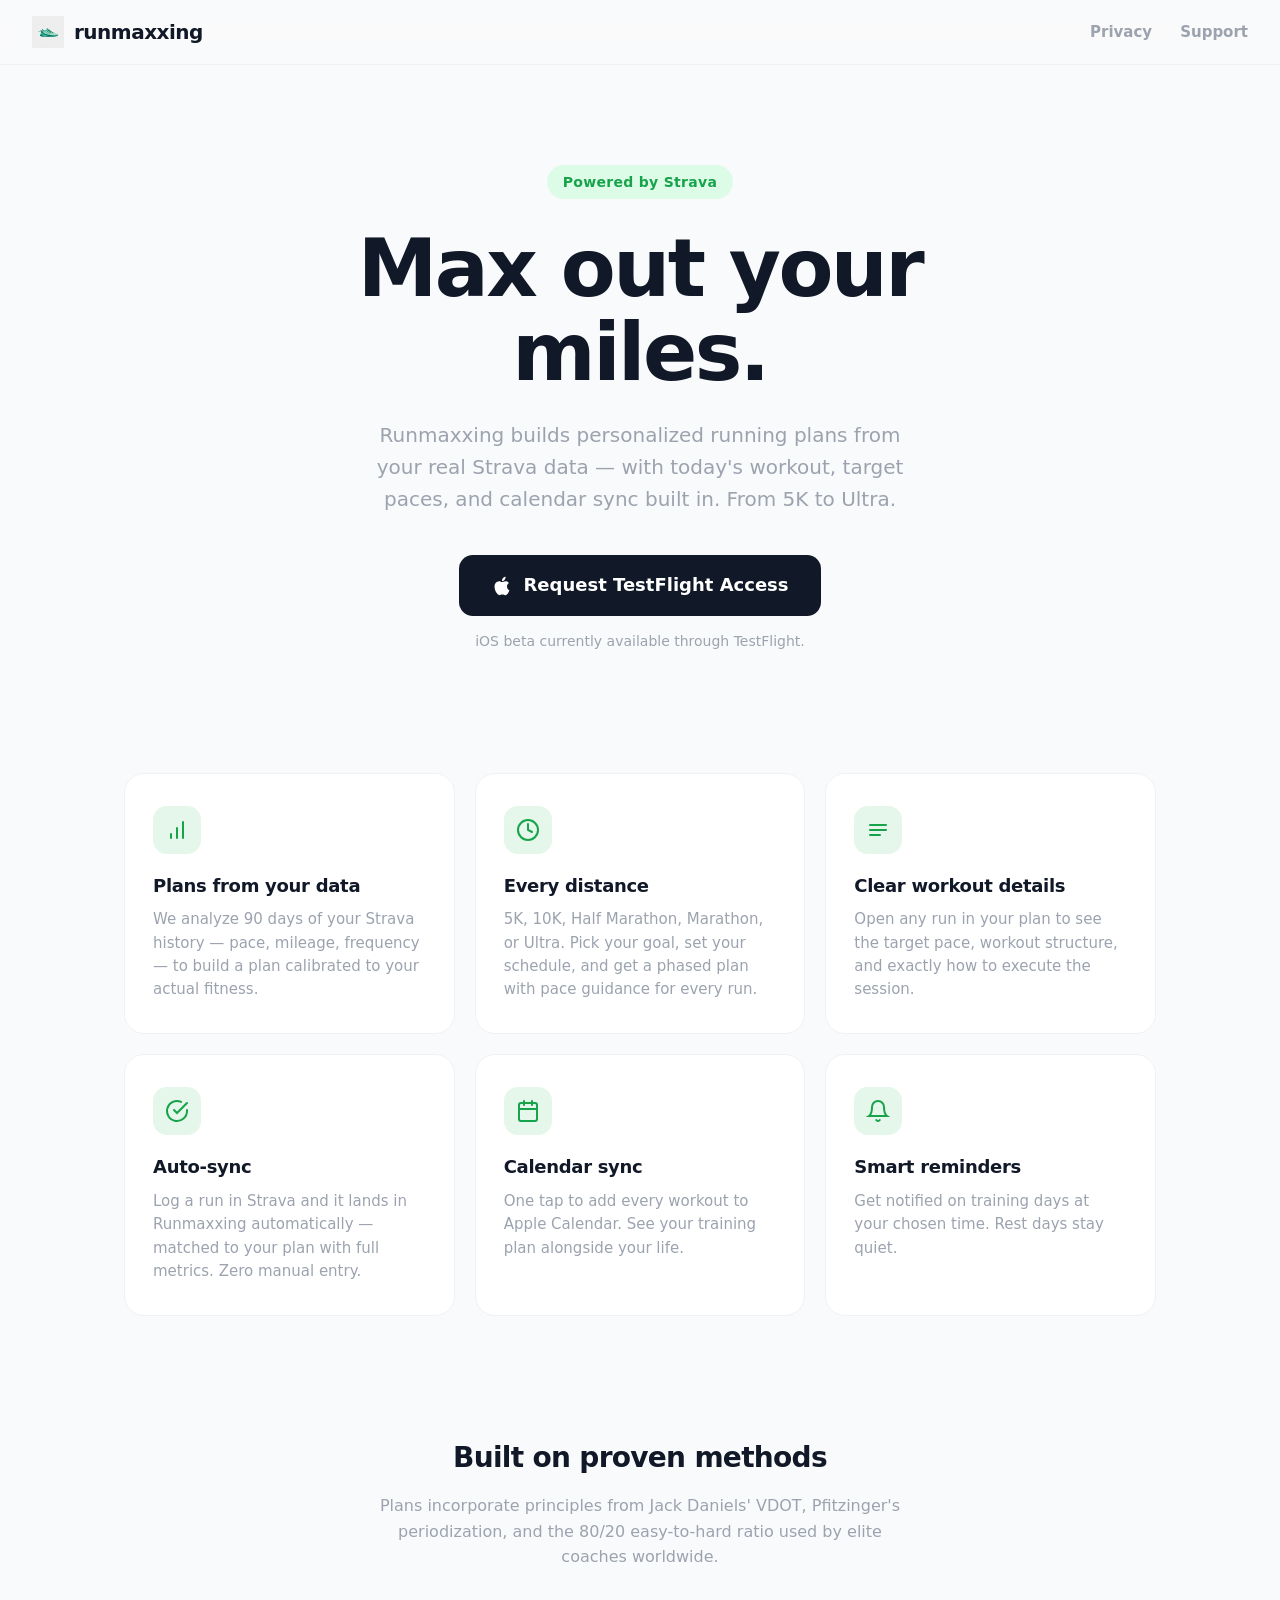
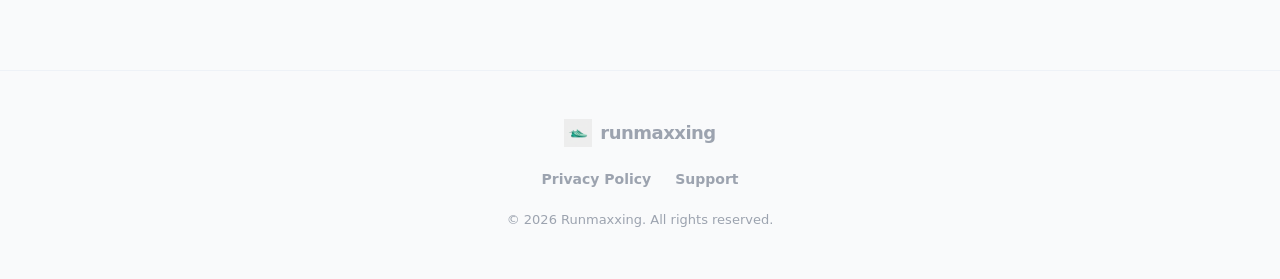
==== index.html @ 2c55d151 "Initial website: landing page, privacy policy, support" ====
<!DOCTYPE html>
<html lang="en">
<head>
  <meta charset="utf-8">
  <meta name="viewport" content="width=device-width, initial-scale=1">
  <title>Runmaxxing - Personalized Running Plans from Your Strava Data</title>
  <meta name="description" content="Runmaxxing builds personalized running plans from your Strava data, with today's workout, target paces, and calendar sync built in. From 5K to Ultra.">
  <meta property="og:title" content="Runmaxxing - Personalized Running Plans from Your Strava Data">
  <meta property="og:description" content="Train smarter with running plans built from your real Strava data.">
  <meta property="og:type" content="website">
  <meta property="og:url" content="https://runmaxxing.xyz">
  <link rel="icon" type="image/png" href="logo.png">
  <link rel="stylesheet" href="style.css">
</head>
<body>
  <nav class="nav">
    <a href="/" class="nav-brand">
      <img class="nav-logo" src="logo.png" alt="Runmaxxing">
      <span>runmaxxing</span>
    </a>
    <div class="nav-links">
      <a href="/privacy.html">Privacy</a>
      <a href="/support.html">Support</a>
    </div>
  </nav>

  <main>
    <section class="hero">
      <div class="hero-badge">Powered by Strava</div>
      <h1>Max out your miles.</h1>
      <p class="hero-sub">
        Runmaxxing builds personalized running plans from your real Strava data &mdash;
        with today's workout, target paces, and calendar sync built in. From 5K to Ultra.
      </p>
      <a href="mailto:support@runmaxxing.xyz?subject=Runmaxxing%20TestFlight%20Access" class="cta-btn" id="app-store-btn">
        <svg class="apple-icon" viewBox="0 0 24 24" fill="currentColor"><path d="M18.71 19.5c-.83 1.24-1.71 2.45-3.05 2.47-1.34.03-1.77-.79-3.29-.79-1.53 0-2 .77-3.27.82-1.31.05-2.3-1.32-3.14-2.53C4.25 17 2.94 12.45 4.7 9.39c.87-1.52 2.43-2.48 4.12-2.51 1.28-.02 2.5.87 3.29.87.78 0 2.26-1.07 3.8-.91.65.03 2.47.26 3.64 1.98-.09.06-2.17 1.28-2.15 3.81.03 3.02 2.65 4.03 2.68 4.04-.03.07-.42 1.44-1.38 2.83M13 3.5c.73-.83 1.94-1.46 2.94-1.5.13 1.17-.34 2.35-1.04 3.19-.69.85-1.83 1.51-2.95 1.42-.15-1.15.41-2.35 1.05-3.11z"/></svg>
        Request TestFlight Access
      </a>
      <p class="cta-note">iOS beta currently available through TestFlight.</p>
    </section>

    <section class="features">
      <div class="features-grid">
        <div class="feature-card">
          <div class="feature-icon">
            <svg viewBox="0 0 24 24" fill="none" stroke="#16a34a" stroke-width="2" stroke-linecap="round"><path d="M12 20V10M18 20V4M6 20v-4"/></svg>
          </div>
          <h3>Plans from your data</h3>
          <p>We analyze 90 days of your Strava history &mdash; pace, mileage, frequency &mdash; to build a plan calibrated to your actual fitness.</p>
        </div>
        <div class="feature-card">
          <div class="feature-icon">
            <svg viewBox="0 0 24 24" fill="none" stroke="#16a34a" stroke-width="2" stroke-linecap="round"><circle cx="12" cy="12" r="10"/><path d="M12 6v6l4 2"/></svg>
          </div>
          <h3>Every distance</h3>
          <p>5K, 10K, Half Marathon, Marathon, or Ultra. Pick your goal, set your schedule, and get a phased plan with pace guidance for every run.</p>
        </div>
        <div class="feature-card">
          <div class="feature-icon">
            <svg viewBox="0 0 24 24" fill="none" stroke="#16a34a" stroke-width="2" stroke-linecap="round"><path d="M4 7h16M4 12h16M4 17h10"/></svg>
          </div>
          <h3>Clear workout details</h3>
          <p>Open any run in your plan to see the target pace, workout structure, and exactly how to execute the session.</p>
        </div>
        <div class="feature-card">
          <div class="feature-icon">
            <svg viewBox="0 0 24 24" fill="none" stroke="#16a34a" stroke-width="2" stroke-linecap="round"><path d="M22 11.08V12a10 10 0 11-5.93-9.14"/><polyline points="22 4 12 14.01 9 11.01"/></svg>
          </div>
          <h3>Auto-sync</h3>
          <p>Log a run in Strava and it lands in Runmaxxing automatically &mdash; matched to your plan with full metrics. Zero manual entry.</p>
        </div>
        <div class="feature-card">
          <div class="feature-icon">
            <svg viewBox="0 0 24 24" fill="none" stroke="#16a34a" stroke-width="2" stroke-linecap="round"><rect x="3" y="4" width="18" height="18" rx="2" ry="2"/><line x1="16" y1="2" x2="16" y2="6"/><line x1="8" y1="2" x2="8" y2="6"/><line x1="3" y1="10" x2="21" y2="10"/></svg>
          </div>
          <h3>Calendar sync</h3>
          <p>One tap to add every workout to Apple Calendar. See your training plan alongside your life.</p>
        </div>
        <div class="feature-card">
          <div class="feature-icon">
            <svg viewBox="0 0 24 24" fill="none" stroke="#16a34a" stroke-width="2" stroke-linecap="round"><path d="M18 8A6 6 0 006 8c0 7-3 9-3 9h18s-3-2-3-9M13.73 21a2 2 0 01-3.46 0"/></svg>
          </div>
          <h3>Smart reminders</h3>
          <p>Get notified on training days at your chosen time. Rest days stay quiet.</p>
        </div>
      </div>
    </section>

    <section class="method">
      <h2>Built on proven methods</h2>
      <p>Plans incorporate principles from Jack Daniels' VDOT, Pfitzinger's periodization, and the 80/20 easy-to-hard ratio used by elite coaches worldwide.</p>
    </section>
  </main>

  <footer class="footer">
    <div class="footer-inner">
      <div class="footer-brand">
        <img class="footer-logo" src="logo.png" alt="Runmaxxing">
        <span>runmaxxing</span>
      </div>
      <div class="footer-links">
        <a href="/privacy.html">Privacy Policy</a>
        <a href="/support.html">Support</a>
      </div>
      <p class="footer-copy">&copy; 2026 Runmaxxing. All rights reserved.</p>
    </div>
  </footer>
</body>
</html>
---- style.css ----
/* ---- Reset & Base ---- */
*, *::before, *::after { margin: 0; padding: 0; box-sizing: border-box; }

:root {
  --accent: #16a34a;
  --accent-soft: #dcfce7;
  --bg: #f9fafb;
  --card: #ffffff;
  --text: #111827;
  --text-secondary: #9ca3af;
  --border: #eef2f7;
  --ring-track: #e5f6ea;
}

html { scroll-behavior: smooth; }

body {
  font-family: -apple-system, 'SF Pro Display', 'SF Pro Text', system-ui, 'Helvetica Neue', sans-serif;
  background: var(--bg);
  color: var(--text);
  line-height: 1.6;
  -webkit-font-smoothing: antialiased;
}

a { color: inherit; text-decoration: none; }

/* ---- Nav ---- */
.nav {
  position: sticky;
  top: 0;
  z-index: 100;
  display: flex;
  justify-content: space-between;
  align-items: center;
  padding: 16px 32px;
  background: rgba(249, 250, 251, 0.85);
  backdrop-filter: blur(20px);
  -webkit-backdrop-filter: blur(20px);
  border-bottom: 1px solid var(--border);
}

.nav-brand {
  display: flex;
  align-items: center;
  gap: 10px;
  font-size: 20px;
  font-weight: 800;
  letter-spacing: -0.5px;
}

.nav-logo { width: 32px; height: 32px; object-fit: contain; }

.nav-links {
  display: flex;
  gap: 28px;
}

.nav-links a {
  font-size: 15px;
  font-weight: 600;
  color: var(--text-secondary);
  transition: color 0.15s;
}

.nav-links a:hover { color: var(--text); }

/* ---- Hero ---- */
.hero {
  text-align: center;
  padding: 100px 24px 80px;
  max-width: 720px;
  margin: 0 auto;
}

.hero-badge {
  display: inline-block;
  background: var(--accent-soft);
  color: var(--accent);
  font-size: 14px;
  font-weight: 700;
  padding: 6px 16px;
  border-radius: 100px;
  margin-bottom: 28px;
  letter-spacing: 0.3px;
}

.hero h1 {
  font-size: clamp(48px, 8vw, 80px);
  font-weight: 800;
  letter-spacing: -2.5px;
  line-height: 1.05;
  margin-bottom: 24px;
}

.hero-sub {
  font-size: 20px;
  line-height: 1.6;
  color: var(--text-secondary);
  font-weight: 500;
  max-width: 560px;
  margin: 0 auto 40px;
}

.cta-btn {
  display: inline-flex;
  align-items: center;
  gap: 10px;
  background: var(--text);
  color: white;
  font-size: 18px;
  font-weight: 700;
  padding: 16px 32px;
  border-radius: 14px;
  transition: transform 0.15s, box-shadow 0.15s;
}

.cta-btn:hover {
  transform: translateY(-2px);
  box-shadow: 0 8px 24px rgba(0, 0, 0, 0.15);
}

.apple-icon { width: 22px; height: 22px; }

.cta-note {
  margin-top: 14px;
  font-size: 14px;
  color: var(--text-secondary);
  font-weight: 500;
}

/* ---- Features ---- */
.features {
  max-width: 1080px;
  margin: 0 auto;
  padding: 40px 24px 80px;
}

.features-grid {
  display: grid;
  grid-template-columns: repeat(3, 1fr);
  gap: 20px;
}

.feature-card {
  background: var(--card);
  border-radius: 20px;
  padding: 32px 28px;
  border: 1px solid var(--border);
  transition: transform 0.2s, box-shadow 0.2s;
}

.feature-card:hover {
  transform: translateY(-4px);
  box-shadow: 0 12px 32px rgba(0, 0, 0, 0.06);
}

.feature-icon {
  width: 48px;
  height: 48px;
  background: var(--ring-track);
  border-radius: 14px;
  display: flex;
  align-items: center;
  justify-content: center;
  margin-bottom: 18px;
}

.feature-icon svg { width: 24px; height: 24px; }

.feature-card h3 {
  font-size: 18px;
  font-weight: 800;
  letter-spacing: -0.3px;
  margin-bottom: 8px;
}

.feature-card p {
  font-size: 15px;
  line-height: 1.55;
  color: var(--text-secondary);
  font-weight: 500;
}

/* ---- Method ---- */
.method {
  text-align: center;
  max-width: 600px;
  margin: 0 auto;
  padding: 40px 24px 100px;
}

.method h2 {
  font-size: 28px;
  font-weight: 800;
  letter-spacing: -0.7px;
  margin-bottom: 12px;
}

.method p {
  font-size: 16px;
  line-height: 1.6;
  color: var(--text-secondary);
  font-weight: 500;
}

/* ---- Footer ---- */
.footer {
  border-top: 1px solid var(--border);
  padding: 48px 24px;
}

.footer-inner {
  max-width: 1080px;
  margin: 0 auto;
  display: flex;
  flex-direction: column;
  align-items: center;
  gap: 20px;
}

.footer-brand {
  display: flex;
  align-items: center;
  gap: 8px;
  font-size: 18px;
  font-weight: 800;
  letter-spacing: -0.5px;
  color: var(--text-secondary);
}

.footer-logo {
  width: 28px;
  height: 28px;
  object-fit: contain;
}

.footer-links {
  display: flex;
  gap: 24px;
}

.footer-links a {
  font-size: 14px;
  font-weight: 600;
  color: var(--text-secondary);
  transition: color 0.15s;
}

.footer-links a:hover { color: var(--text); }

.footer-copy {
  font-size: 13px;
  color: var(--text-secondary);
}

/* ---- Legal pages ---- */
.legal {
  max-width: 680px;
  margin: 0 auto;
  padding: 60px 24px 100px;
}

.legal h1 {
  font-size: 36px;
  font-weight: 800;
  letter-spacing: -1px;
  margin-bottom: 8px;
}

.legal .updated {
  font-size: 14px;
  color: var(--text-secondary);
  font-weight: 500;
  margin-bottom: 40px;
}

.legal h2 {
  font-size: 20px;
  font-weight: 800;
  letter-spacing: -0.3px;
  margin-top: 36px;
  margin-bottom: 10px;
}

.legal p, .legal li {
  font-size: 16px;
  line-height: 1.7;
  color: #4b5563;
  font-weight: 450;
}

.legal ul {
  margin: 12px 0;
  padding-left: 24px;
}

.legal li { margin-bottom: 6px; }

.legal a {
  color: var(--accent);
  font-weight: 600;
}

.legal a:hover { text-decoration: underline; }

/* Support page extras */
.support-card {
  background: var(--card);
  border: 1px solid var(--border);
  border-radius: 16px;
  padding: 28px;
  margin: 24px 0;
}

.support-card h3 {
  font-size: 17px;
  font-weight: 800;
  margin-bottom: 6px;
}

.support-card p {
  font-size: 15px;
  color: var(--text-secondary);
}

.support-email {
  display: inline-flex;
  align-items: center;
  gap: 8px;
  background: var(--accent);
  color: white;
  font-size: 16px;
  font-weight: 700;
  padding: 14px 28px;
  border-radius: 12px;
  margin-top: 16px;
  transition: transform 0.15s;
}

.support-email:hover {
  transform: translateY(-2px);
  text-decoration: none;
}

/* ---- Responsive ---- */
@media (max-width: 768px) {
  .nav { padding: 14px 20px; }
  .hero { padding: 60px 20px 60px; }
  .features-grid {
    grid-template-columns: 1fr;
    gap: 14px;
  }
  .method { padding: 20px 20px 60px; }
}

@media (max-width: 480px) {
  .nav-links { gap: 16px; }
  .nav-links a { font-size: 14px; }
  .hero h1 { letter-spacing: -1.5px; }
  .hero-sub { font-size: 17px; }
  .cta-btn { font-size: 16px; padding: 14px 24px; }
}
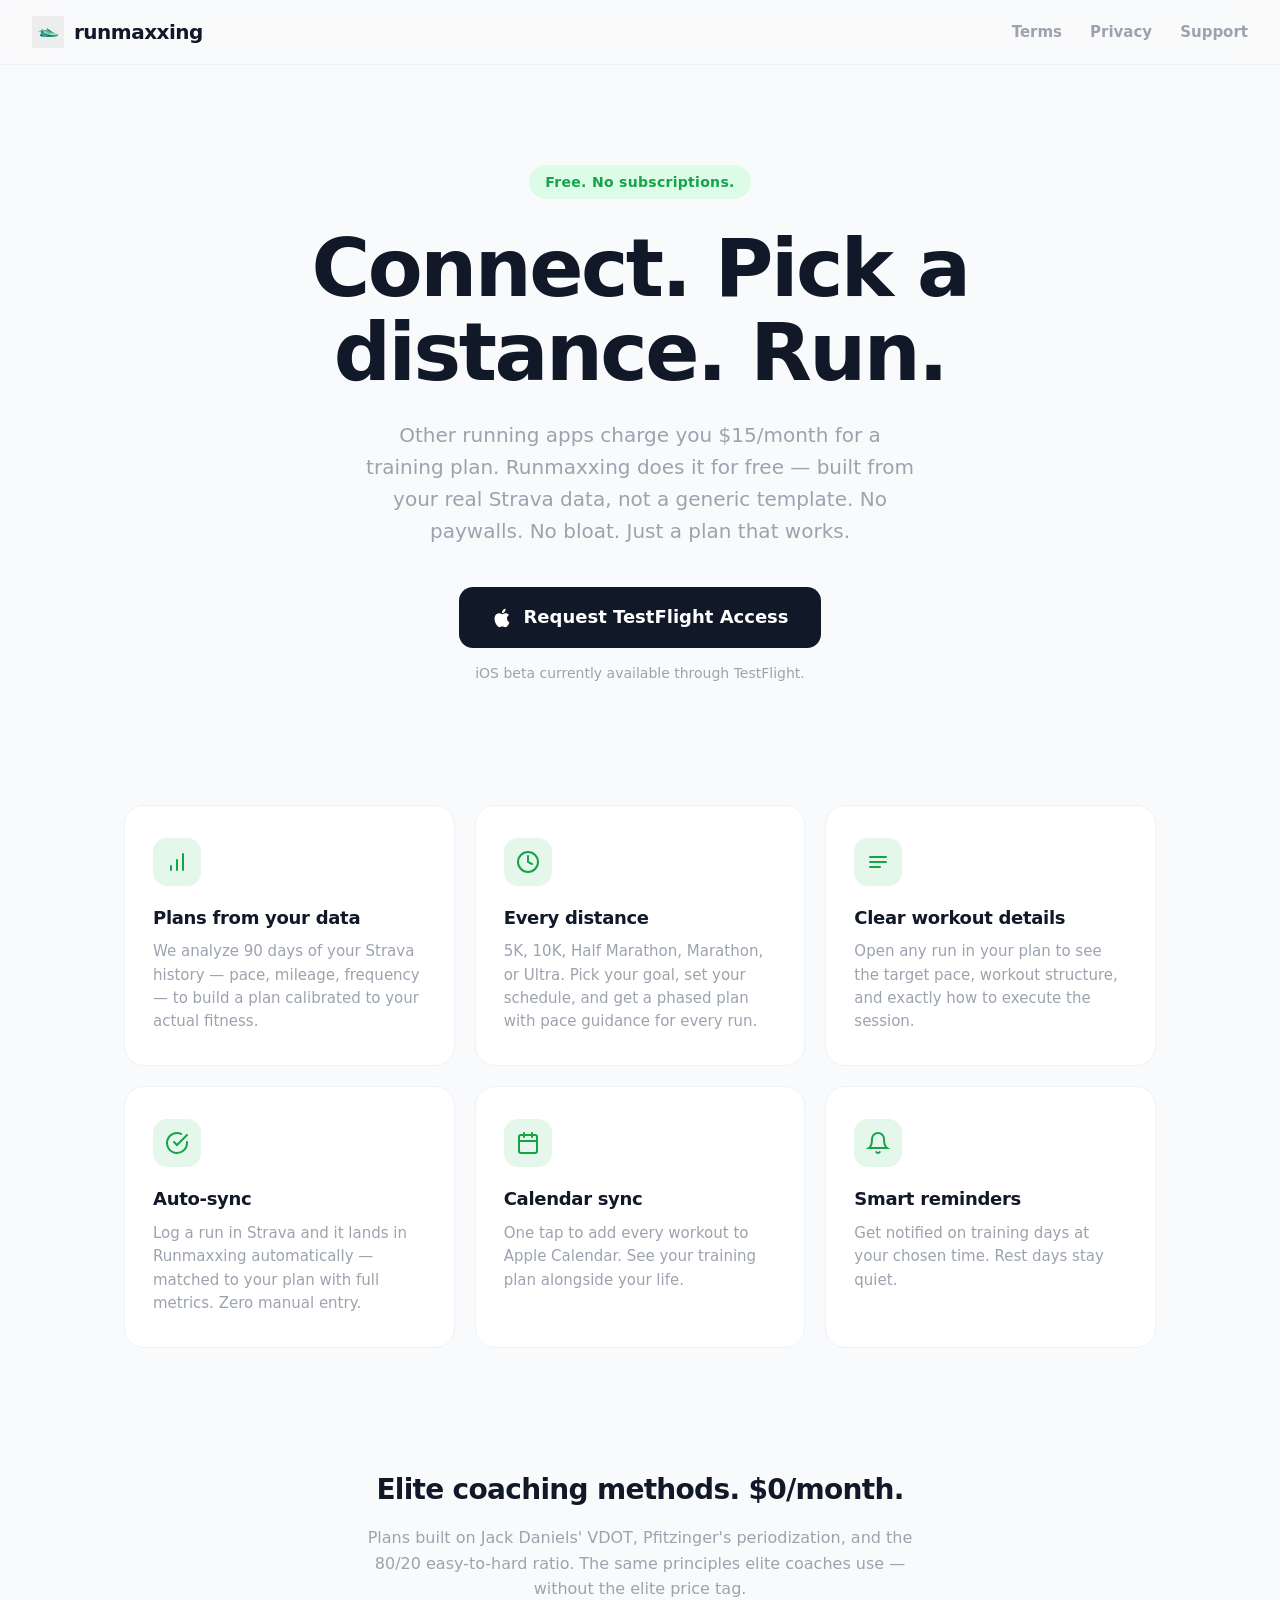
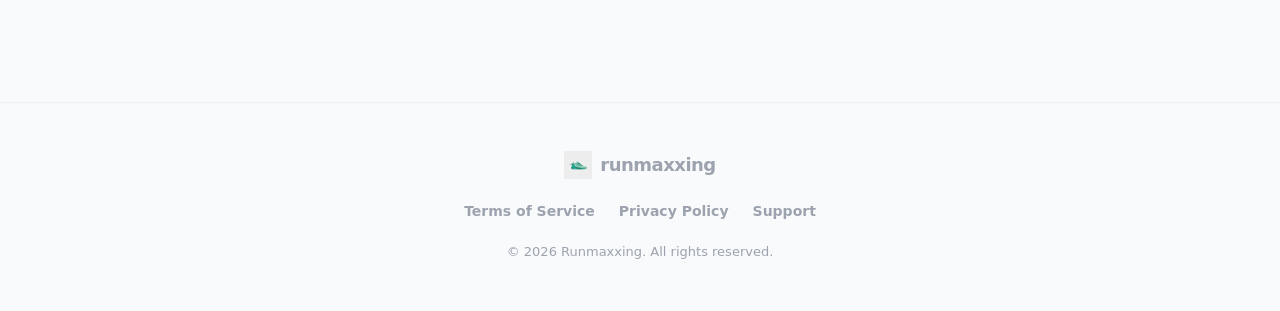
==== commit 9cc2eed7: "Update copy: no-frills, free, anti-subscription positioning" ====
--- a/index.html
+++ b/index.html
@@ -3,10 +3,10 @@
 <head>
   <meta charset="utf-8">
   <meta name="viewport" content="width=device-width, initial-scale=1">
-  <title>Runmaxxing - Personalized Running Plans from Your Strava Data</title>
-  <meta name="description" content="Runmaxxing builds personalized running plans from your Strava data, with today's workout, target paces, and calendar sync built in. From 5K to Ultra.">
-  <meta property="og:title" content="Runmaxxing - Personalized Running Plans from Your Strava Data">
-  <meta property="og:description" content="Train smarter with running plans built from your real Strava data.">
+  <title>Runmaxxing - Simple Running Plans. Free.</title>
+  <meta name="description" content="A no-frills running coach. Connect Strava, pick a distance, get a plan. No subscriptions, no paywalls, no bloat.">
+  <meta property="og:title" content="Runmaxxing - Simple Running Plans. Free.">
+  <meta property="og:description" content="Connect Strava. Pick a distance. Get a plan. No subscription required.">
   <meta property="og:type" content="website">
   <meta property="og:url" content="https://runmaxxing.xyz">
   <link rel="icon" type="image/png" href="logo.png">
@@ -19,6 +19,7 @@
       <span>runmaxxing</span>
     </a>
     <div class="nav-links">
+      <a href="/terms.html">Terms</a>
       <a href="/privacy.html">Privacy</a>
       <a href="/support.html">Support</a>
     </div>
@@ -26,11 +27,11 @@
 
   <main>
     <section class="hero">
-      <div class="hero-badge">Powered by Strava</div>
-      <h1>Max out your miles.</h1>
+      <div class="hero-badge">Free. No subscriptions.</div>
+      <h1>Connect. Pick a distance. Run.</h1>
       <p class="hero-sub">
-        Runmaxxing builds personalized running plans from your real Strava data &mdash;
-        with today's workout, target paces, and calendar sync built in. From 5K to Ultra.
+        Other running apps charge you $15/month for a training plan.
+        Runmaxxing does it for free &mdash; built from your real Strava data, not a generic template. No paywalls. No bloat. Just a plan that works.
       </p>
       <a href="mailto:support@runmaxxing.xyz?subject=Runmaxxing%20TestFlight%20Access" class="cta-btn" id="app-store-btn">
         <svg class="apple-icon" viewBox="0 0 24 24" fill="currentColor"><path d="M18.71 19.5c-.83 1.24-1.71 2.45-3.05 2.47-1.34.03-1.77-.79-3.29-.79-1.53 0-2 .77-3.27.82-1.31.05-2.3-1.32-3.14-2.53C4.25 17 2.94 12.45 4.7 9.39c.87-1.52 2.43-2.48 4.12-2.51 1.28-.02 2.5.87 3.29.87.78 0 2.26-1.07 3.8-.91.65.03 2.47.26 3.64 1.98-.09.06-2.17 1.28-2.15 3.81.03 3.02 2.65 4.03 2.68 4.04-.03.07-.42 1.44-1.38 2.83M13 3.5c.73-.83 1.94-1.46 2.94-1.5.13 1.17-.34 2.35-1.04 3.19-.69.85-1.83 1.51-2.95 1.42-.15-1.15.41-2.35 1.05-3.11z"/></svg>
@@ -87,8 +88,8 @@
     </section>
 
     <section class="method">
-      <h2>Built on proven methods</h2>
-      <p>Plans incorporate principles from Jack Daniels' VDOT, Pfitzinger's periodization, and the 80/20 easy-to-hard ratio used by elite coaches worldwide.</p>
+      <h2>Elite coaching methods. $0/month.</h2>
+      <p>Plans built on Jack Daniels' VDOT, Pfitzinger's periodization, and the 80/20 easy-to-hard ratio. The same principles elite coaches use &mdash; without the elite price tag.</p>
     </section>
   </main>
 
@@ -99,6 +100,7 @@
         <span>runmaxxing</span>
       </div>
       <div class="footer-links">
+        <a href="/terms.html">Terms of Service</a>
         <a href="/privacy.html">Privacy Policy</a>
         <a href="/support.html">Support</a>
       </div>
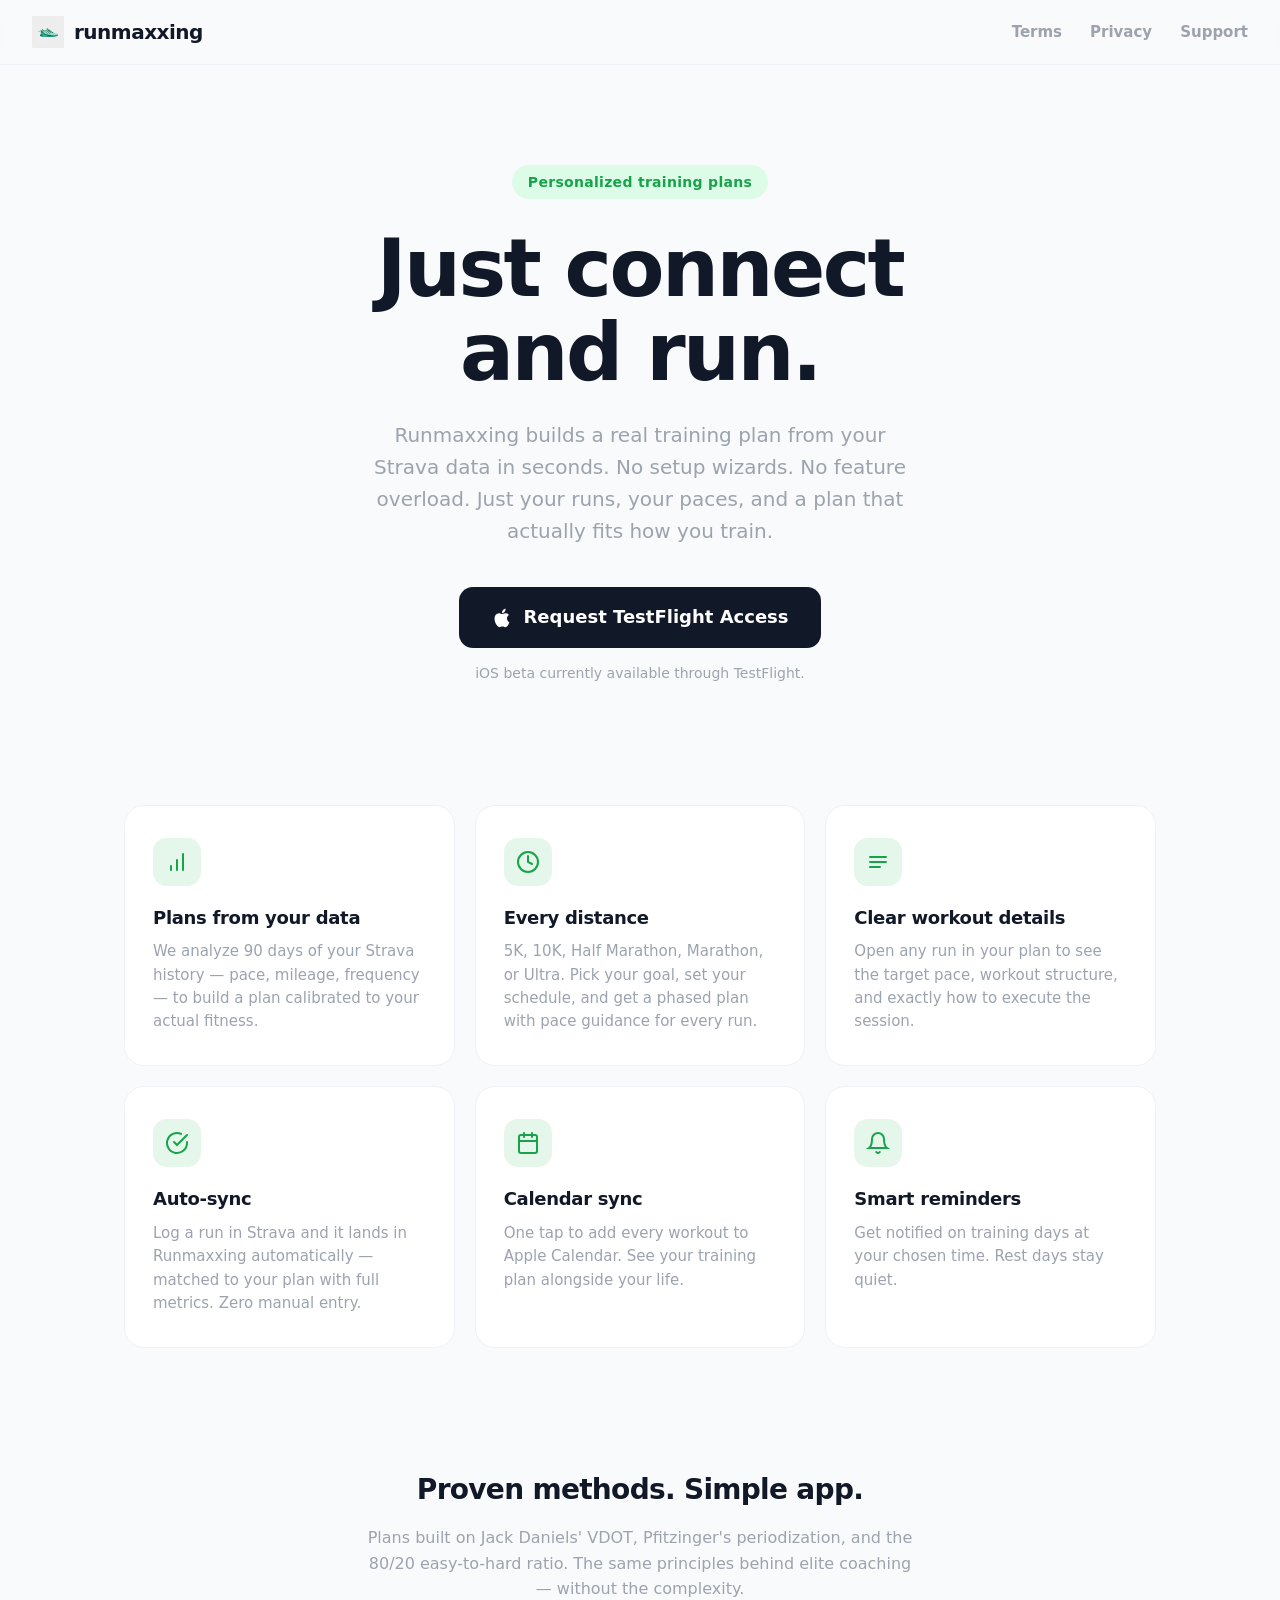
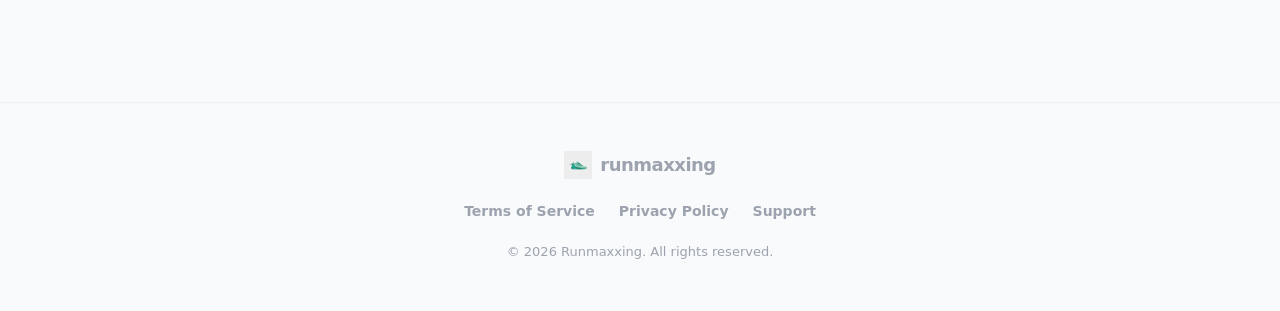
==== commit 74e848dc: "Refine copy: simplicity-focused, professional tone" ====
--- a/index.html
+++ b/index.html
@@ -3,10 +3,10 @@
 <head>
   <meta charset="utf-8">
   <meta name="viewport" content="width=device-width, initial-scale=1">
-  <title>Runmaxxing - Simple Running Plans. Free.</title>
-  <meta name="description" content="A no-frills running coach. Connect Strava, pick a distance, get a plan. No subscriptions, no paywalls, no bloat.">
-  <meta property="og:title" content="Runmaxxing - Simple Running Plans. Free.">
-  <meta property="og:description" content="Connect Strava. Pick a distance. Get a plan. No subscription required.">
+  <title>Runmaxxing - Just Connect and Run</title>
+  <meta name="description" content="A running coach that skips the nonsense. Connect Strava, pick a distance, get a personalized training plan in seconds.">
+  <meta property="og:title" content="Runmaxxing - Just Connect and Run">
+  <meta property="og:description" content="Personalized running plans from your Strava data. Simple as that.">
   <meta property="og:type" content="website">
   <meta property="og:url" content="https://runmaxxing.xyz">
   <link rel="icon" type="image/png" href="logo.png">
@@ -27,11 +27,11 @@
 
   <main>
     <section class="hero">
-      <div class="hero-badge">Free. No subscriptions.</div>
-      <h1>Connect. Pick a distance. Run.</h1>
+      <div class="hero-badge">Personalized training plans</div>
+      <h1>Just connect and run.</h1>
       <p class="hero-sub">
-        Other running apps charge you $15/month for a training plan.
-        Runmaxxing does it for free &mdash; built from your real Strava data, not a generic template. No paywalls. No bloat. Just a plan that works.
+        Runmaxxing builds a real training plan from your Strava data in seconds.
+        No setup wizards. No feature overload. Just your runs, your paces, and a plan that actually fits how you train.
       </p>
       <a href="mailto:support@runmaxxing.xyz?subject=Runmaxxing%20TestFlight%20Access" class="cta-btn" id="app-store-btn">
         <svg class="apple-icon" viewBox="0 0 24 24" fill="currentColor"><path d="M18.71 19.5c-.83 1.24-1.71 2.45-3.05 2.47-1.34.03-1.77-.79-3.29-.79-1.53 0-2 .77-3.27.82-1.31.05-2.3-1.32-3.14-2.53C4.25 17 2.94 12.45 4.7 9.39c.87-1.52 2.43-2.48 4.12-2.51 1.28-.02 2.5.87 3.29.87.78 0 2.26-1.07 3.8-.91.65.03 2.47.26 3.64 1.98-.09.06-2.17 1.28-2.15 3.81.03 3.02 2.65 4.03 2.68 4.04-.03.07-.42 1.44-1.38 2.83M13 3.5c.73-.83 1.94-1.46 2.94-1.5.13 1.17-.34 2.35-1.04 3.19-.69.85-1.83 1.51-2.95 1.42-.15-1.15.41-2.35 1.05-3.11z"/></svg>
@@ -88,8 +88,8 @@
     </section>
 
     <section class="method">
-      <h2>Elite coaching methods. $0/month.</h2>
-      <p>Plans built on Jack Daniels' VDOT, Pfitzinger's periodization, and the 80/20 easy-to-hard ratio. The same principles elite coaches use &mdash; without the elite price tag.</p>
+      <h2>Proven methods. Simple app.</h2>
+      <p>Plans built on Jack Daniels' VDOT, Pfitzinger's periodization, and the 80/20 easy-to-hard ratio. The same principles behind elite coaching &mdash; without the complexity.</p>
     </section>
   </main>
 
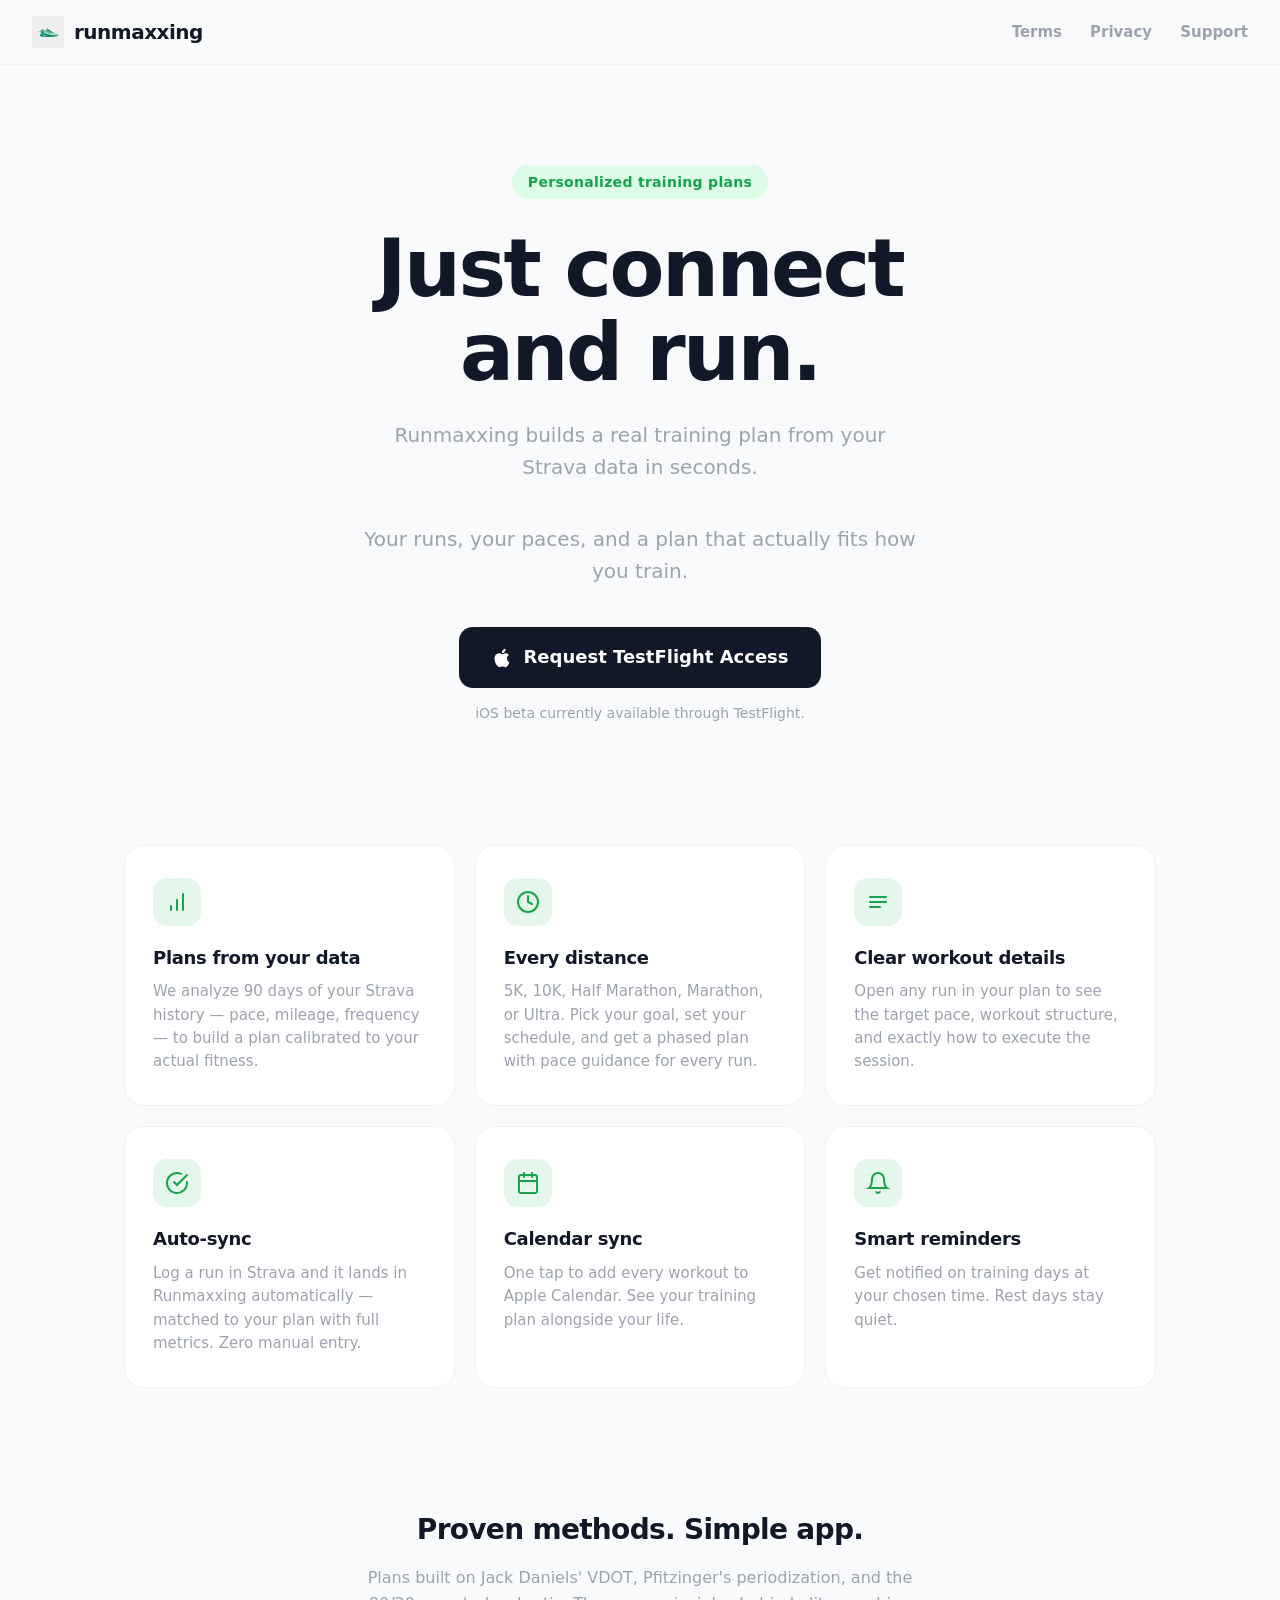
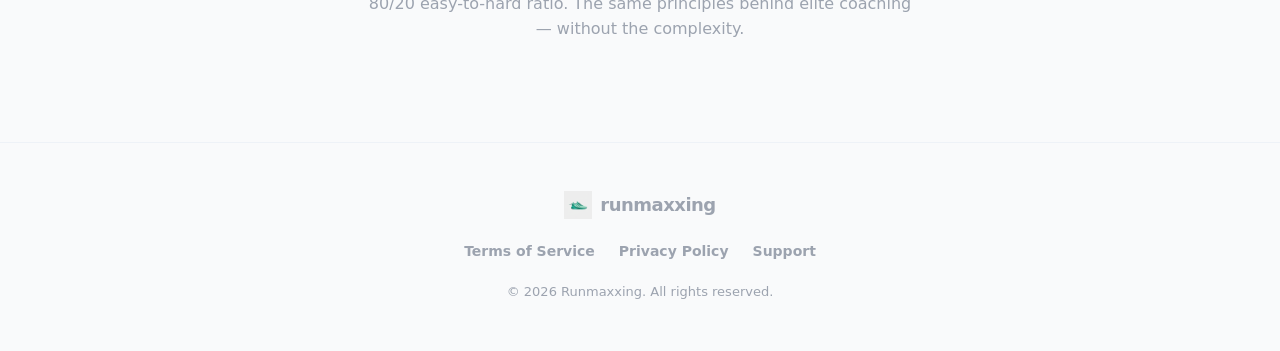
==== commit 18085339: "Update hero copy per user request" ====
--- a/index.html
+++ b/index.html
@@ -31,7 +31,9 @@
       <h1>Just connect and run.</h1>
       <p class="hero-sub">
         Runmaxxing builds a real training plan from your Strava data in seconds.
-        No setup wizards. No feature overload. Just your runs, your paces, and a plan that actually fits how you train.
+      </p>
+      <p class="hero-sub">
+        Your runs, your paces, and a plan that actually fits how you train.
       </p>
       <a href="mailto:support@runmaxxing.xyz?subject=Runmaxxing%20TestFlight%20Access" class="cta-btn" id="app-store-btn">
         <svg class="apple-icon" viewBox="0 0 24 24" fill="currentColor"><path d="M18.71 19.5c-.83 1.24-1.71 2.45-3.05 2.47-1.34.03-1.77-.79-3.29-.79-1.53 0-2 .77-3.27.82-1.31.05-2.3-1.32-3.14-2.53C4.25 17 2.94 12.45 4.7 9.39c.87-1.52 2.43-2.48 4.12-2.51 1.28-.02 2.5.87 3.29.87.78 0 2.26-1.07 3.8-.91.65.03 2.47.26 3.64 1.98-.09.06-2.17 1.28-2.15 3.81.03 3.02 2.65 4.03 2.68 4.04-.03.07-.42 1.44-1.38 2.83M13 3.5c.73-.83 1.94-1.46 2.94-1.5.13 1.17-.34 2.35-1.04 3.19-.69.85-1.83 1.51-2.95 1.42-.15-1.15.41-2.35 1.05-3.11z"/></svg>
